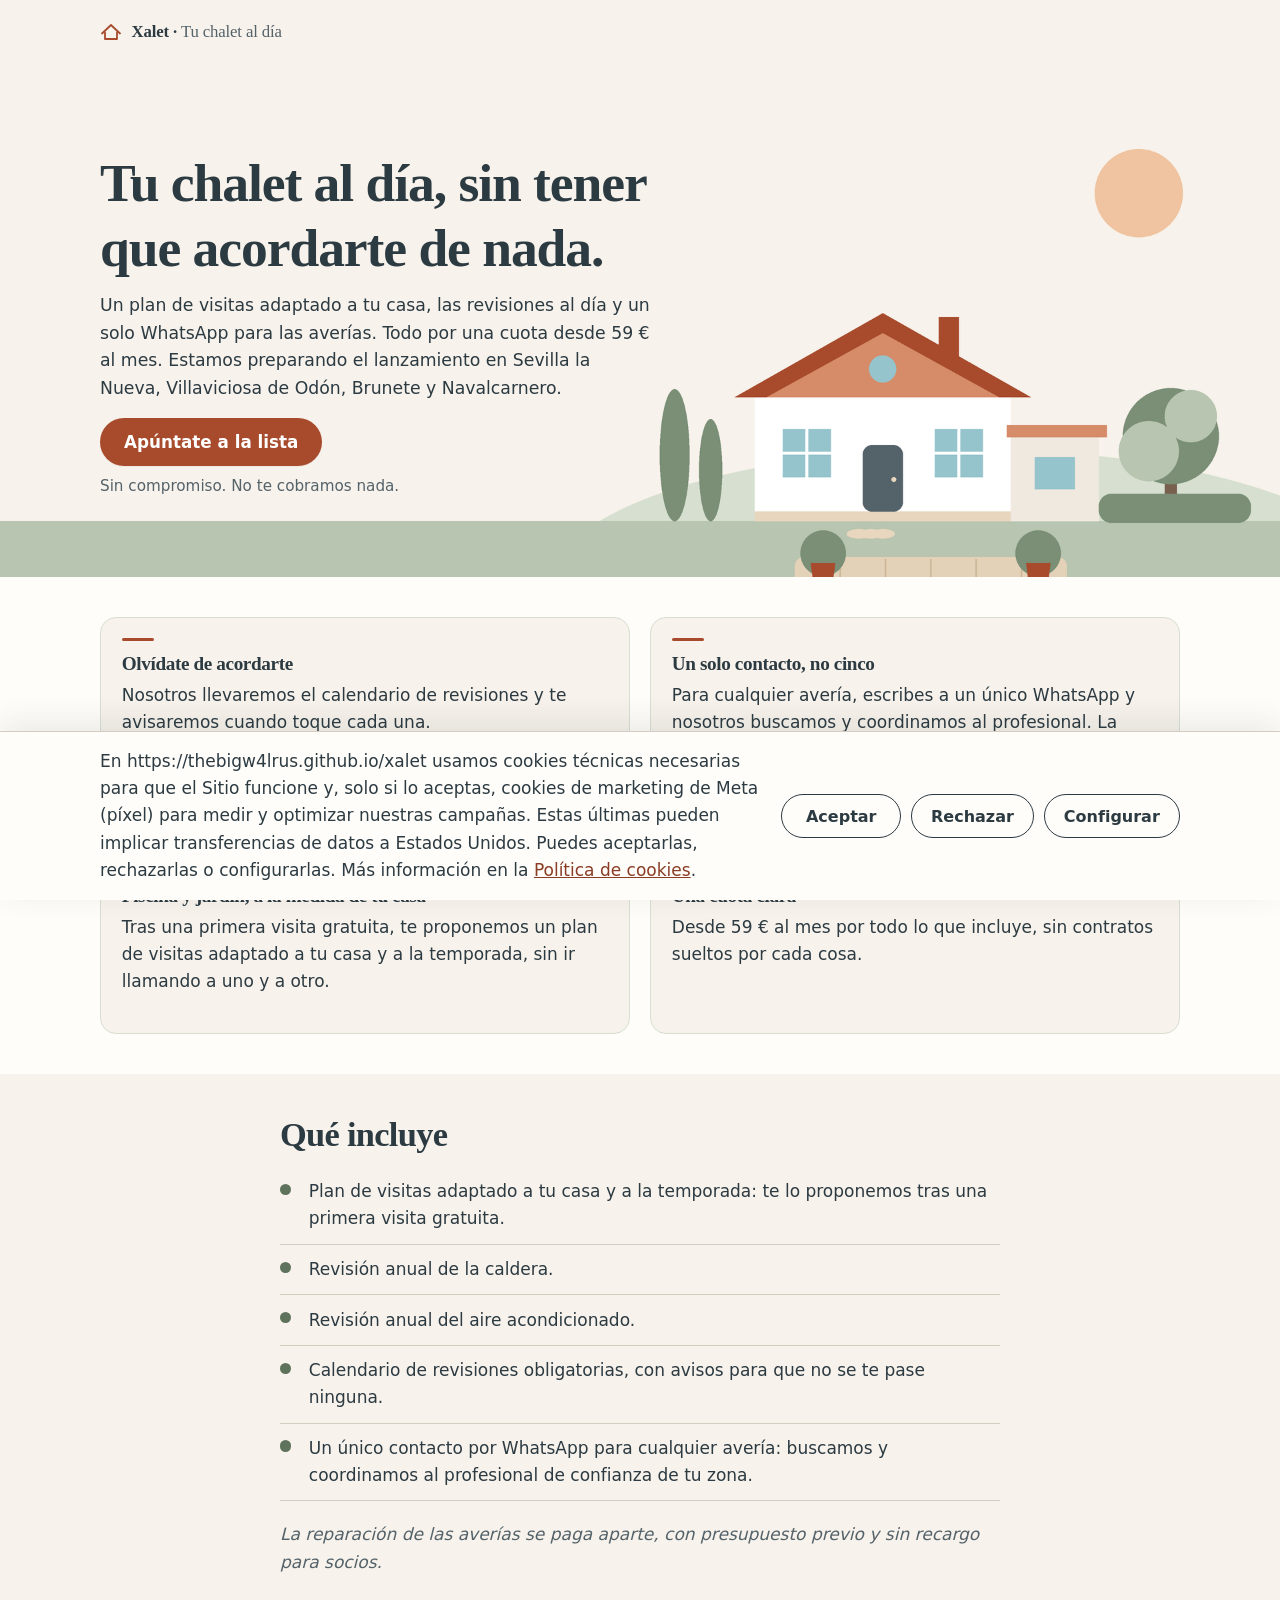
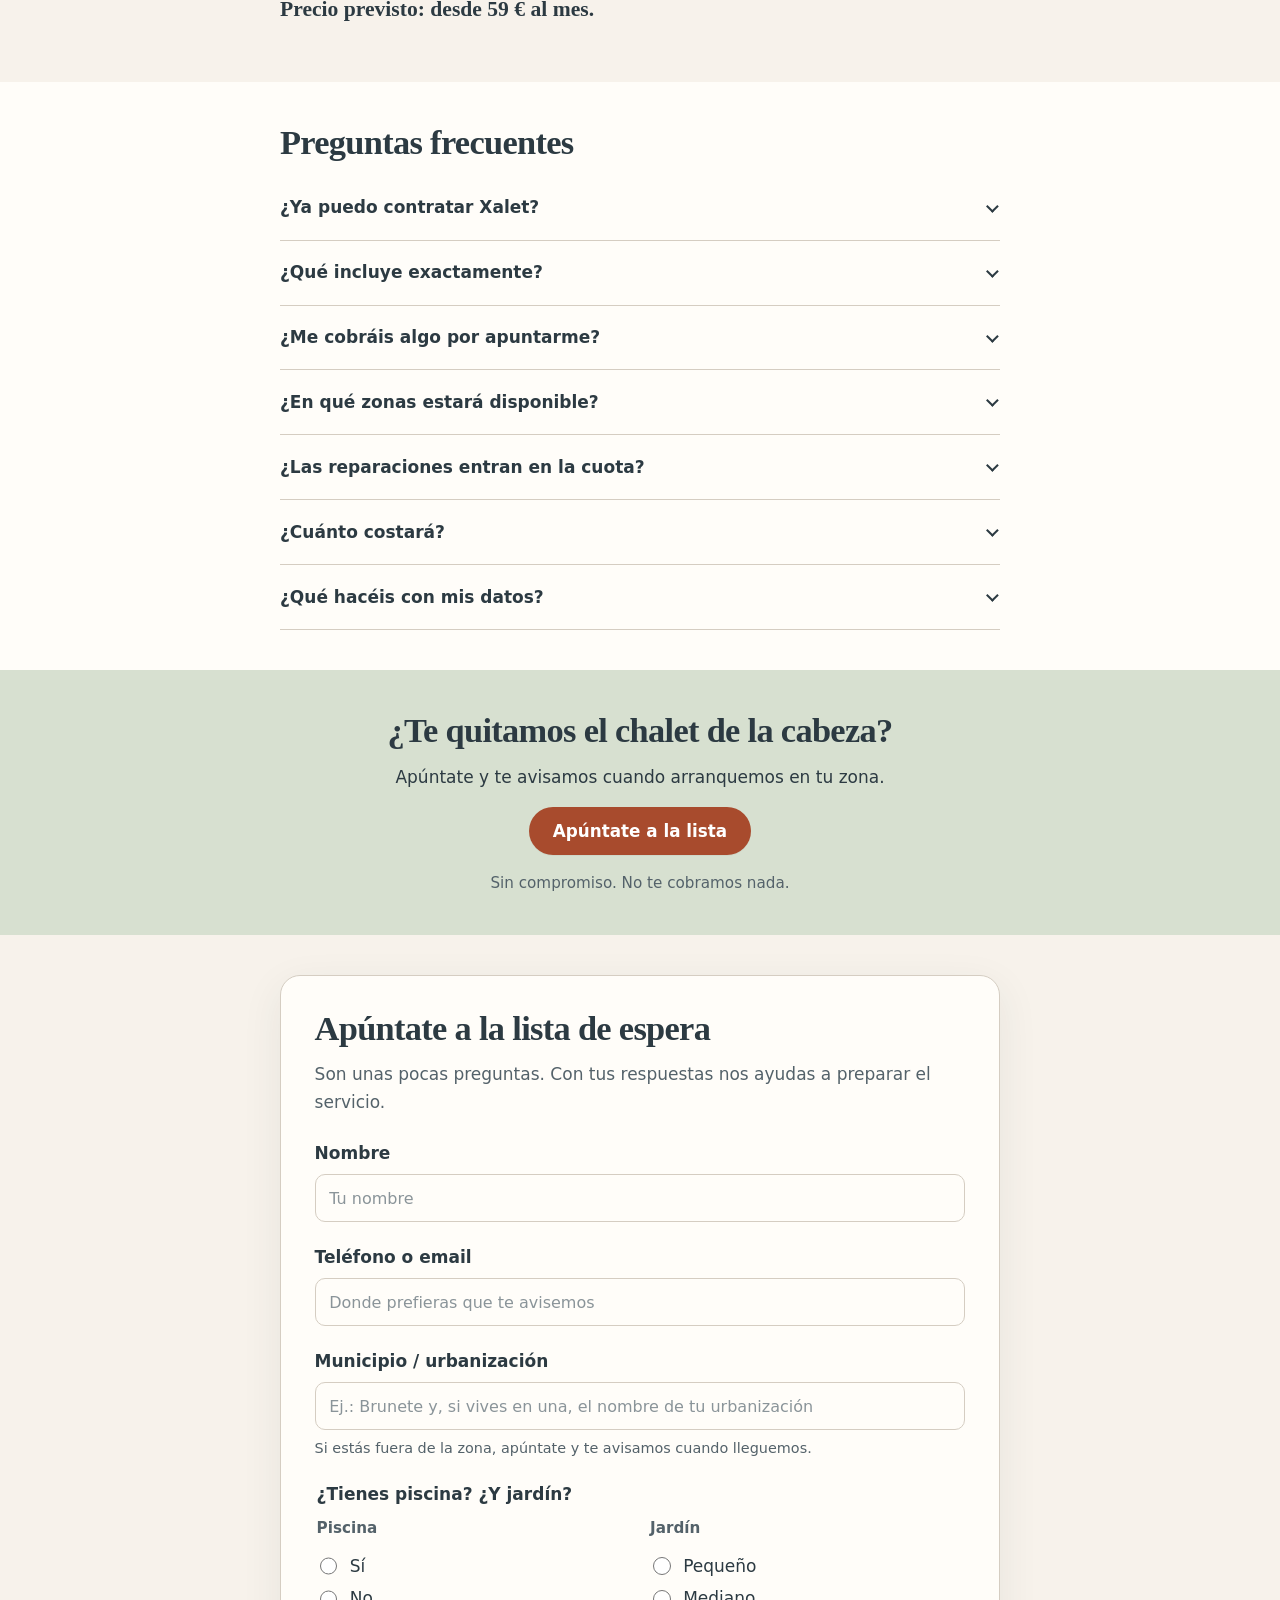
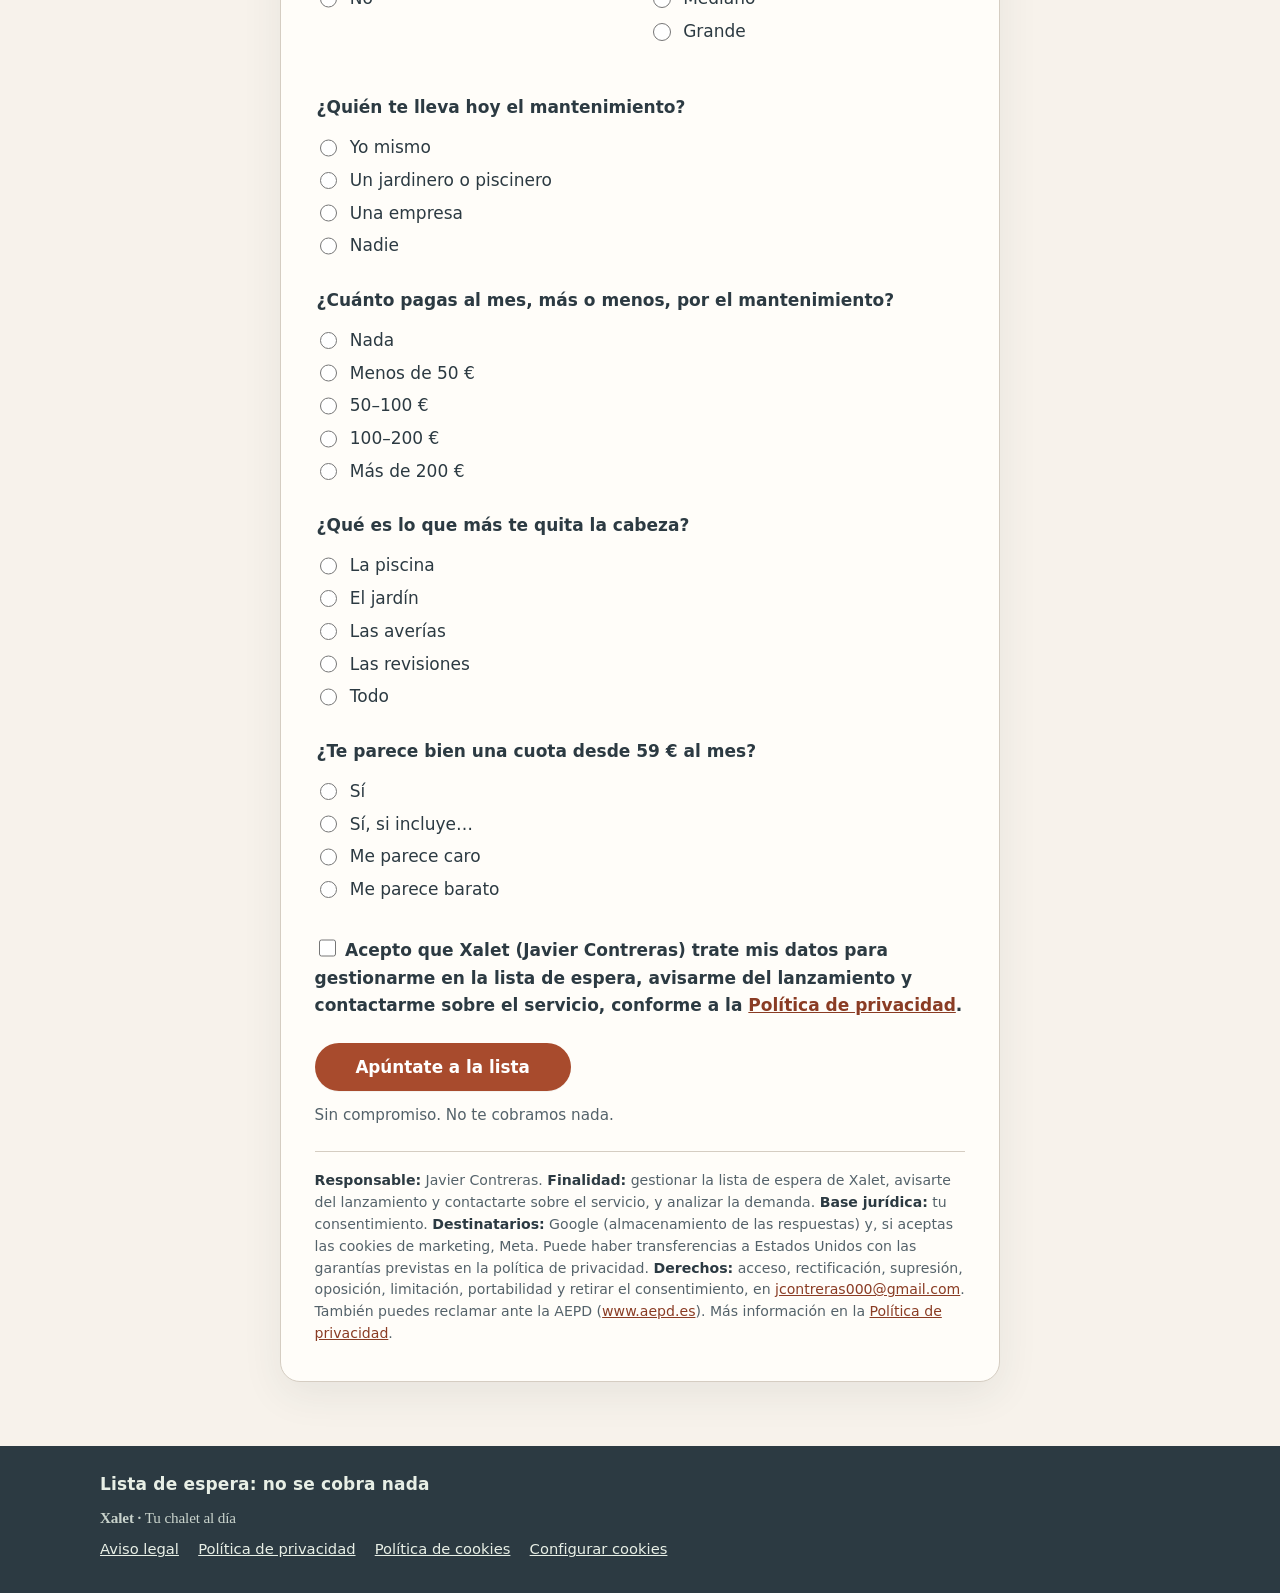
==== index.html @ ccf04c6b "Xalet landing v1" ====
<!DOCTYPE html>
<html lang="es">
<head>
  <meta charset="utf-8">
  <meta name="viewport" content="width=device-width, initial-scale=1">
  <meta name="description" content="Un plan de visitas adaptado a tu casa, las revisiones al día y un solo WhatsApp para las averías. Apúntate a la lista de espera de Xalet. Sin compromiso. No te cobramos nada.">
  <title>Xalet · Tu chalet al día</title>
  <link rel="icon" href="images/favicon.svg" type="image/svg+xml">
  <link rel="stylesheet" href="styles.css">
</head>
<body>
  <a class="skip-link" href="#formulario">Saltar al formulario</a>

  <header class="site-header">
    <div class="wrap header-inner">
      <a class="brand" href="index.html">
        <span class="brand-mark" aria-hidden="true">
          <svg width="22" height="22" viewBox="0 0 22 22" fill="none">
            <path d="M2 12.5 11 4l9 8.5" stroke="currentColor" stroke-width="1.8" stroke-linecap="round" stroke-linejoin="round"/>
            <path d="M5 11.5V18h12v-6.5" stroke="currentColor" stroke-width="1.8" stroke-linecap="round" stroke-linejoin="round"/>
          </svg>
        </span>
        <span class="brand-lockup"><span class="brand-name">Xalet</span><span class="brand-dot" aria-hidden="true"> · </span><span class="brand-tagline">Tu chalet al día</span></span>
      </a>
    </div>
  </header>

  <main>
    <section class="hero" aria-labelledby="titular">
      <div class="hero-media">
        <picture>
          <source type="image/webp" srcset="images/hero.webp">
          <img src="images/hero.jpg" width="1920" height="1080" alt="Ilustración de un chalet blanco con tejado de terracota, una terraza con dos macetas y jardín, al sol.">
        </picture>
      </div>
      <div class="wrap hero-grid">
        <div class="hero-copy">
          <h1 id="titular">Tu chalet al día, sin tener que acordarte de nada.</h1>
          <p class="lede">Un plan de visitas adaptado a tu casa, las revisiones al día y un solo WhatsApp para las averías. Todo por una cuota desde 59&nbsp;€ al mes. Estamos preparando el lanzamiento en Sevilla la Nueva, Villaviciosa de Odón, Brunete y Navalcarnero.</p>
          <p class="hero-cta">
            <a class="btn" href="#formulario">Apúntate a la lista</a>
          </p>
          <p class="micro">Sin compromiso. No te cobramos nada.</p>
        </div>
      </div>
    </section>

    <section class="section benefits" aria-labelledby="beneficios-title">
      <div class="wrap">
        <h2 id="beneficios-title" class="visually-hidden">Beneficios</h2>
        <ul class="benefit-grid">
          <li>
            <h3>Olvídate de acordarte</h3>
            <p>Nosotros llevaremos el calendario de revisiones y te avisaremos cuando toque cada una.</p>
          </li>
          <li>
            <h3>Un solo contacto, no cinco</h3>
            <p>Para cualquier avería, escribes a un único WhatsApp y nosotros buscamos y coordinamos al profesional. La reparación va aparte, con presupuesto previo y sin recargo para socios.</p>
          </li>
          <li>
            <h3>Piscina y jardín, a la medida de tu casa</h3>
            <p>Tras una primera visita gratuita, te proponemos un plan de visitas adaptado a tu casa y a la temporada, sin ir llamando a uno y a otro.</p>
          </li>
          <li>
            <h3>Una cuota clara</h3>
            <p>Desde 59&nbsp;€ al mes por todo lo que incluye, sin contratos sueltos por cada cosa.</p>
          </li>
        </ul>
      </div>
    </section>

    <section class="section includes" aria-labelledby="incluye-title">
      <div class="wrap narrow">
        <h2 id="incluye-title">Qué incluye</h2>
        <ul class="include-list">
          <li>Plan de visitas adaptado a tu casa y a la temporada: te lo proponemos tras una primera visita gratuita.</li>
          <li>Revisión anual de la caldera.</li>
          <li>Revisión anual del aire acondicionado.</li>
          <li>Calendario de revisiones obligatorias, con avisos para que no se te pase ninguna.</li>
          <li>Un único contacto por WhatsApp para cualquier avería: buscamos y coordinamos al profesional de confianza de tu zona.</li>
        </ul>
        <p class="note">La reparación de las averías se paga aparte, con presupuesto previo y sin recargo para socios.</p>
        <p class="price">Precio previsto: desde 59&nbsp;€ al mes.</p>
      </div>
    </section>

    <section class="section faq" aria-labelledby="faq-title">
      <div class="wrap narrow">
        <h2 id="faq-title">Preguntas frecuentes</h2>
        <div class="accordion">
          <details>
            <summary>¿Ya puedo contratar Xalet?</summary>
            <p>Todavía no. El servicio aún no está en marcha: ahora mismo estamos abriendo una lista de espera para el lanzamiento. Si te apuntas, serás de los primeros en enterarte.</p>
          </details>
          <details>
            <summary>¿Qué incluye exactamente?</summary>
            <p>Lo ajustamos a tu casa, sin permanencia. Tras una primera visita gratuita, te proponemos un plan de visitas adaptado a tu casa y a la temporada.</p>
          </details>
          <details>
            <summary>¿Me cobráis algo por apuntarme?</summary>
            <p>No. Apuntarte a la lista es gratis y no te compromete a nada. No te pedimos tarjeta ni datos de pago.</p>
          </details>
          <details>
            <summary>¿En qué zonas estará disponible?</summary>
            <p>Empezaremos en Sevilla la Nueva, Villaviciosa de Odón, Brunete y Navalcarnero. Si estás fuera de la zona, apúntate y te avisamos cuando lleguemos.</p>
          </details>
          <details>
            <summary>¿Las reparaciones entran en la cuota?</summary>
            <p>No. La cuota incluye buscar y coordinar al profesional cuando tengas una avería, pero la reparación se paga aparte, sin recargo para socios. Antes de cualquier reparación te pasamos presupuesto.</p>
          </details>
          <details>
            <summary>¿Cuánto costará?</summary>
            <p>Desde 59&nbsp;€ al mes. Es el precio que tenemos previsto para el lanzamiento. Justo por eso te preguntamos en el formulario qué te parece: tu respuesta nos ayuda a ajustarlo.</p>
          </details>
          <details>
            <summary>¿Qué hacéis con mis datos?</summary>
            <p>Solo los usaremos para avisarte del lanzamiento y, si nos das permiso, para llamarte o escribirte y preguntarte qué necesitas. No los usaremos para nada más y puedes pedirnos que los borremos cuando quieras. Tienes más información en nuestra <a href="privacidad.html">política de privacidad</a>.</p>
          </details>
        </div>
      </div>
    </section>

    <section class="section cta-final" aria-labelledby="cta-final-title">
      <div class="wrap narrow center">
        <h2 id="cta-final-title">¿Te quitamos el chalet de la cabeza?</h2>
        <p>Apúntate y te avisamos cuando arranquemos en tu zona.</p>
        <p><a class="btn" href="#formulario">Apúntate a la lista</a></p>
        <p class="micro">Sin compromiso. No te cobramos nada.</p>
      </div>
    </section>

    <section class="section form-section" id="formulario" aria-labelledby="form-title">
      <div class="wrap narrow">
        <div id="confirmacion" class="confirmation" hidden tabindex="-1">
          <h2>¡Ya estás en la lista!</h2>
          <p>Gracias por apuntarte. Te avisaremos en cuanto Xalet arranque. Recuerda que no te hemos cobrado nada y que no te compromete a nada.</p>
        </div>

        <form id="lista-espera" novalidate>
          <h2 id="form-title">Apúntate a la lista de espera</h2>
          <p class="lede-form">Son unas pocas preguntas. Con tus respuestas nos ayudas a preparar el servicio.</p>

          <div class="hp" aria-hidden="true">
            <label for="website">Sitio web</label>
            <input type="text" id="website" name="website" tabindex="-1" autocomplete="off">
          </div>

          <input type="hidden" name="utm_source" value="">
          <input type="hidden" name="utm_medium" value="">
          <input type="hidden" name="utm_campaign" value="">
          <input type="hidden" name="utm_content" value="">
          <input type="hidden" name="pagina" value="">

          <div class="field" data-field="nombre">
            <label for="nombre">Nombre</label>
            <input type="text" id="nombre" name="nombre" autocomplete="name" placeholder="Tu nombre" required>
            <p class="error" hidden></p>
          </div>

          <div class="field" data-field="contacto">
            <label for="contacto">Teléfono o email</label>
            <input type="text" id="contacto" name="contacto" autocomplete="on" inputmode="email" placeholder="Donde prefieras que te avisemos" required>
            <p class="error" hidden></p>
          </div>

          <div class="field" data-field="municipio">
            <label for="municipio">Municipio / urbanización</label>
            <input type="text" id="municipio" name="municipio" autocomplete="address-level2" placeholder="Ej.: Brunete y, si vives en una, el nombre de tu urbanización" required>
            <p class="hint" id="municipio-hint">Si estás fuera de la zona, apúntate y te avisamos cuando lleguemos.</p>
            <p class="error" hidden></p>
          </div>

          <fieldset class="field field-split" data-field="piscina-jardin">
            <legend>¿Tienes piscina? ¿Y jardín?</legend>
            <div class="split">
              <div class="field" data-field="piscina">
                <fieldset class="sub">
                  <legend>Piscina</legend>
                  <label class="choice"><input type="radio" name="piscina" value="Sí"> Sí</label>
                  <label class="choice"><input type="radio" name="piscina" value="No"> No</label>
                </fieldset>
                <p class="error" hidden></p>
              </div>
              <div class="field" data-field="jardin">
                <fieldset class="sub">
                  <legend>Jardín</legend>
                  <label class="choice"><input type="radio" name="jardin" value="Pequeño"> Pequeño</label>
                  <label class="choice"><input type="radio" name="jardin" value="Mediano"> Mediano</label>
                  <label class="choice"><input type="radio" name="jardin" value="Grande"> Grande</label>
                </fieldset>
                <p class="error" hidden></p>
              </div>
            </div>
          </fieldset>

          <div class="field" data-field="mantenimiento_actual">
            <fieldset>
              <legend>¿Quién te lleva hoy el mantenimiento?</legend>
              <label class="choice"><input type="radio" name="mantenimiento_actual" value="Yo mismo"> Yo mismo</label>
              <label class="choice"><input type="radio" name="mantenimiento_actual" value="Un jardinero o piscinero"> Un jardinero o piscinero</label>
              <label class="choice"><input type="radio" name="mantenimiento_actual" value="Una empresa"> Una empresa</label>
              <label class="choice"><input type="radio" name="mantenimiento_actual" value="Nadie"> Nadie</label>
            </fieldset>
            <p class="error" hidden></p>
          </div>

          <div class="field" data-field="pago_mensual_actual">
            <fieldset>
              <legend>¿Cuánto pagas al mes, más o menos, por el mantenimiento?</legend>
              <label class="choice"><input type="radio" name="pago_mensual_actual" value="Nada"> Nada</label>
              <label class="choice"><input type="radio" name="pago_mensual_actual" value="Menos de 50 €"> Menos de 50&nbsp;€</label>
              <label class="choice"><input type="radio" name="pago_mensual_actual" value="50–100 €"> 50–100&nbsp;€</label>
              <label class="choice"><input type="radio" name="pago_mensual_actual" value="100–200 €"> 100–200&nbsp;€</label>
              <label class="choice"><input type="radio" name="pago_mensual_actual" value="Más de 200 €"> Más de 200&nbsp;€</label>
            </fieldset>
            <p class="error" hidden></p>
          </div>

          <div class="field" data-field="preocupacion_principal">
            <fieldset>
              <legend>¿Qué es lo que más te quita la cabeza?</legend>
              <label class="choice"><input type="radio" name="preocupacion_principal" value="La piscina"> La piscina</label>
              <label class="choice"><input type="radio" name="preocupacion_principal" value="El jardín"> El jardín</label>
              <label class="choice"><input type="radio" name="preocupacion_principal" value="Las averías"> Las averías</label>
              <label class="choice"><input type="radio" name="preocupacion_principal" value="Las revisiones"> Las revisiones</label>
              <label class="choice"><input type="radio" name="preocupacion_principal" value="Todo"> Todo</label>
            </fieldset>
            <p class="error" hidden></p>
          </div>

          <div class="field" data-field="precio_59">
            <fieldset>
              <legend>¿Te parece bien una cuota desde 59&nbsp;€ al mes?</legend>
              <label class="choice"><input type="radio" name="precio_59" value="Sí"> Sí</label>
              <label class="choice"><input type="radio" name="precio_59" value="Sí, si incluye…"> Sí, si incluye…</label>
              <label class="choice"><input type="radio" name="precio_59" value="Me parece caro"> Me parece caro</label>
              <label class="choice"><input type="radio" name="precio_59" value="Me parece barato"> Me parece barato</label>
            </fieldset>
            <p class="error" hidden></p>
            <div class="field extra-field" id="precio-incluye-wrap" hidden data-field="precio_si_incluye">
              <label for="precio_si_incluye">Si incluye…</label>
              <input type="text" id="precio_si_incluye" name="precio_si_incluye" placeholder="¿Qué te gustaría que incluyera?" maxlength="300" autocomplete="off">
              <p class="error" hidden></p>
            </div>
          </div>

          <input type="hidden" name="consentimiento_fecha_hora" id="consentimiento_fecha_hora" value="">
          <input type="hidden" name="privacidad_url" id="privacidad_url" value="">

          <div class="field consent" data-field="consentimiento">
            <label class="choice consent-label">
              <input type="checkbox" id="consentimiento" name="consentimiento" value="sí" required>
              <span>Acepto que Xalet (Javier Contreras) trate mis datos para gestionarme en la lista de espera, avisarme del lanzamiento y contactarme sobre el servicio, conforme a la <a href="https://thebigw4lrus.github.io/xalet/privacidad">Política de privacidad</a>.</span>
            </label>
            <p class="error" hidden></p>
          </div>

          <div class="form-actions">
            <button type="submit" class="btn" id="submit-btn">Apúntate a la lista</button>
            <p class="micro">Sin compromiso. No te cobramos nada.</p>
          </div>

          <aside class="capa-informativa" aria-label="Información básica sobre protección de datos">
            <p><strong>Responsable:</strong> Javier Contreras. <strong>Finalidad:</strong> gestionar la lista de espera de Xalet, avisarte del lanzamiento y contactarte sobre el servicio, y analizar la demanda. <strong>Base jurídica:</strong> tu consentimiento. <strong>Destinatarios:</strong> Google (almacenamiento de las respuestas) y, si aceptas las cookies de marketing, Meta. Puede haber transferencias a Estados Unidos con las garantías previstas en la política de privacidad. <strong>Derechos:</strong> acceso, rectificación, supresión, oposición, limitación, portabilidad y retirar el consentimiento, en <a href="mailto:jcontreras000@gmail.com">jcontreras000@gmail.com</a>. También puedes reclamar ante la AEPD (<a href="http://www.aepd.es">www.aepd.es</a>). Más información en la <a href="https://thebigw4lrus.github.io/xalet/privacidad">Política de privacidad</a>.</p>
          </aside>
        </form>
      </div>
    </section>
  </main>

  <footer class="site-footer">
    <div class="wrap footer-inner">
      <p class="footer-note">Lista de espera: no se cobra nada</p>
      <p class="footer-brand"><span class="brand-name">Xalet</span><span aria-hidden="true"> · </span><span class="brand-tagline">Tu chalet al día</span></p>
      <nav class="footer-nav" aria-label="Legal">
        <a href="aviso-legal.html">Aviso legal</a>
        <a href="privacidad.html">Política de privacidad</a>
        <a href="cookies.html">Política de cookies</a>
        <a href="cookies.html#configurar">Configurar cookies</a>
      </nav>
    </div>
  </footer>

  <div id="cookie-banner" class="cookie-banner" hidden role="dialog" aria-labelledby="cookie-text" aria-live="polite">
    <div class="cookie-inner wrap">
      <p id="cookie-text">En https://thebigw4lrus.github.io/xalet usamos cookies técnicas necesarias para que el Sitio funcione y, solo si lo aceptas, cookies de marketing de Meta (píxel) para medir y optimizar nuestras campañas. Estas últimas pueden implicar transferencias de datos a Estados Unidos. Puedes aceptarlas, rechazarlas o configurarlas. Más información en la <a href="https://thebigw4lrus.github.io/xalet/cookies">Política de cookies</a>.</p>
      <div class="cookie-actions">
        <button type="button" class="btn-cookie" data-cookie="accepted">Aceptar</button>
        <button type="button" class="btn-cookie" data-cookie="rejected">Rechazar</button>
        <a class="btn-cookie" href="cookies.html#configurar">Configurar</a>
      </div>
    </div>
  </div>

  <script src="app.js" defer></script>
</body>
</html>
---- styles.css ----
/* Xalet — landing estática, mobile-first. Paleta alineada con las creatividades: off-white, sage, pizarra y terracota. Solo fuentes del sistema. */

:root {
  --off: #f7f2eb;
  --off-2: #efe8dc;
  --white: #fffdf9;
  --sage: #b8c5b0;
  --sage-d: #5f735c;
  --sage-l: #d7e0d0;
  --terra: #a84b2d;
  --terra-d: #8a3c24;
  --slate: #2c3a42;
  --slate-m: #54626a;
  --pool: #96c4cc;
  --sand: #e8d6be;
  --error: #9b2c2c;
  --line: #d5cdc2;
  --shadow: 0 12px 40px rgba(44, 58, 66, 0.08);
  --radius: 16px;
  --font-serif: ui-serif, Georgia, "Palatino Linotype", Palatino, "Times New Roman", serif;
  --font-sans: system-ui, -apple-system, "Segoe UI", Roboto, "Helvetica Neue", Arial, sans-serif;
  --space: clamp(1.25rem, 4vw, 2.5rem);
}

*, *::before, *::after { box-sizing: border-box; }
html { scroll-behavior: smooth; }
@media (prefers-reduced-motion: reduce) {
  html { scroll-behavior: auto; }
  *, *::before, *::after { animation: none !important; transition: none !important; }
}

body {
  margin: 0;
  font-family: var(--font-sans);
  font-size: 1.0625rem;
  line-height: 1.6;
  color: var(--slate);
  background: var(--off);
  -webkit-font-smoothing: antialiased;
}

img, svg { max-width: 100%; height: auto; display: block; }

h1, h2, h3 {
  font-family: var(--font-serif);
  font-weight: 600;
  letter-spacing: -0.02em;
  color: var(--slate);
  line-height: 1.2;
  margin: 0 0 0.75rem;
}

h1 { font-size: clamp(2rem, 6.5vw, 3.35rem); }
h2 { font-size: clamp(1.6rem, 4vw, 2.15rem); }
h3 { font-size: 1.2rem; margin-bottom: 0.4rem; }

p { margin: 0 0 1rem; }
a { color: var(--terra-d); }
a:hover { color: var(--terra); }

:focus-visible {
  outline: 3px solid var(--terra);
  outline-offset: 3px;
}

.wrap {
  width: min(1080px, calc(100% - 2rem));
  margin-inline: auto;
}
.wrap.narrow { width: min(720px, calc(100% - 2rem)); }

.visually-hidden {
  position: absolute;
  width: 1px; height: 1px;
  padding: 0; margin: -1px;
  overflow: hidden; clip: rect(0, 0, 0, 0);
  white-space: nowrap; border: 0;
}

.skip-link {
  position: absolute;
  left: 1rem;
  top: -4rem;
  z-index: 100;
  background: var(--slate);
  color: var(--white);
  padding: 0.6rem 1rem;
  border-radius: 8px;
  text-decoration: none;
}
.skip-link:focus { top: 1rem; color: var(--white); }

/* Header */
.site-header {
  position: sticky;
  top: 0;
  z-index: 20;
  background: rgba(247, 242, 235, 0.92);
  backdrop-filter: blur(10px);
  border-bottom: 1px solid transparent;
}
.site-header.is-scrolled { border-bottom-color: var(--line); }
.header-inner { display: flex; align-items: center; min-height: 4rem; }
.brand {
  display: inline-flex;
  align-items: center;
  gap: 0.6rem;
  text-decoration: none;
  color: var(--slate);
}
.brand:hover { color: var(--slate); }
.brand-mark { color: var(--terra); display: flex; }
.brand-lockup, .footer-brand {
  font-family: var(--font-serif);
  font-size: 1.05rem;
  font-weight: 600;
  letter-spacing: -0.01em;
}
.brand-tagline {
  font-weight: 500;
  color: var(--slate-m);
}

/* Hero: John's header (sin texto) as full-bleed art; copy sits on the open left. */
.hero {
  position: relative;
  overflow: hidden;
  padding: 0;
  min-height: 22rem;
}
.hero-media {
  position: relative;
  height: 14.5rem;
  background: var(--off);
}
.hero-media picture,
.hero-media img {
  display: block;
  width: 100%;
  height: 100%;
}
.hero-media img {
  object-fit: cover;
  object-position: 82% 70%;
}
.hero-grid {
  position: relative;
  z-index: 1;
  padding: 1.5rem 0 2rem;
}
.hero-copy { max-width: 38rem; }
.lede { font-size: 1.08rem; color: var(--slate); max-width: 38rem; }
.hero-cta { margin-bottom: 0.5rem; }
.micro { color: var(--slate-m); font-size: 0.95rem; margin: 0; }

@media (min-width: 900px) {
  .hero {
    min-height: 32rem;
    display: flex;
    align-items: center;
  }
  .hero-media {
    position: absolute;
    inset: 0;
    height: auto;
  }
  .hero-media img { object-position: right center; }
  .hero-grid {
    padding: 3.5rem 0 3rem;
    display: grid;
    grid-template-columns: minmax(0, 1.05fr) minmax(0, 0.95fr);
    gap: 2rem;
    pointer-events: none;
  }
  .hero-copy { pointer-events: auto; }
}

/* Buttons */
.btn {
  display: inline-flex;
  align-items: center;
  justify-content: center;
  min-height: 3rem;
  padding: 0.75rem 1.5rem;
  border: 0;
  border-radius: 999px;
  background: var(--terra);
  color: #fff;
  font: 600 1.05rem var(--font-sans);
  text-decoration: none;
  cursor: pointer;
  box-shadow: 0 1px 0 rgba(0,0,0,0.04);
}
.btn:hover { background: var(--terra-d); color: #fff; }
.btn:disabled { opacity: 0.7; cursor: wait; }

/* Sections */
.section { padding: var(--space) 0; }
.benefits { background: var(--white); }
.benefit-grid {
  list-style: none;
  margin: 0;
  padding: 0;
  display: grid;
  gap: 1.25rem;
}
.benefit-grid li {
  background: var(--off);
  border: 1px solid var(--sage-l);
  border-radius: var(--radius);
  padding: 1.25rem 1.3rem 1.35rem;
}
.benefit-grid h3::before {
  content: "";
  display: block;
  width: 2rem;
  height: 3px;
  background: var(--terra);
  border-radius: 2px;
  margin-bottom: 0.7rem;
}

.includes { background: var(--off); }
.include-list {
  margin: 0 0 1.25rem;
  padding: 0;
  list-style: none;
}
.include-list li {
  position: relative;
  padding: 0.7rem 0 0.7rem 1.8rem;
  border-bottom: 1px solid var(--line);
}
.include-list li::before {
  content: "";
  position: absolute;
  left: 0;
  top: 1.05rem;
  width: 0.7rem;
  height: 0.7rem;
  border-radius: 50%;
  background: var(--sage-d);
}
.note { font-style: italic; color: var(--slate-m); }
.price {
  font-family: var(--font-serif);
  font-size: 1.35rem;
  font-weight: 600;
  margin-top: 0.5rem;
}

/* FAQ */
.faq { background: var(--white); }
.accordion details {
  border-bottom: 1px solid var(--line);
  padding: 0.15rem 0;
}
.accordion summary {
  cursor: pointer;
  font-weight: 600;
  padding: 1rem 2rem 1rem 0;
  list-style: none;
  position: relative;
}
.accordion summary::-webkit-details-marker { display: none; }
.accordion summary::after {
  content: "";
  position: absolute;
  right: 0.2rem;
  top: 50%;
  width: 0.55rem;
  height: 0.55rem;
  border-right: 2px solid var(--slate);
  border-bottom: 2px solid var(--slate);
  transform: translateY(-70%) rotate(45deg);
}
.accordion details[open] summary::after { transform: translateY(-30%) rotate(225deg); }
.accordion details p { padding-bottom: 1rem; color: var(--slate-m); }

.cta-final {
  background: var(--sage-l);
  text-align: center;
}
.cta-final p { color: var(--slate); }
.center { text-align: center; }
.cta-final .micro { color: var(--slate-m); margin-top: 0.6rem; }

/* Form */
.form-section { background: var(--off); padding-bottom: 4rem; }
.form-section form,
.confirmation {
  background: var(--white);
  border: 1px solid var(--line);
  border-radius: calc(var(--radius) + 4px);
  padding: 1.5rem 1.25rem 2rem;
  box-shadow: var(--shadow);
}
.lede-form { color: var(--slate-m); margin-bottom: 1.5rem; }

.field { margin-bottom: 1.35rem; }
.field > label,
.field legend {
  display: block;
  font-weight: 650;
  margin-bottom: 0.45rem;
}
fieldset { border: 0; margin: 0; padding: 0; min-width: 0; }
fieldset.sub legend {
  font-weight: 600;
  font-size: 0.95rem;
  color: var(--slate-m);
}

input[type="text"] {
  width: 100%;
  min-height: 3rem;
  padding: 0.65rem 0.85rem;
  border: 1px solid var(--line);
  border-radius: 10px;
  background: var(--white);
  color: var(--slate);
  font: 1rem var(--font-sans);
}
input[type="text"]:focus { border-color: var(--terra); outline: none; box-shadow: 0 0 0 3px rgba(168, 75, 45, 0.2); }
input[type="text"]::placeholder { color: #8a9499; }

.hint { font-size: 0.9rem; color: var(--slate-m); margin: 0.4rem 0 0; }
.error {
  color: var(--error);
  font-size: 0.9rem;
  margin: 0.4rem 0 0;
}
.field.is-invalid input[type="text"] { border-color: var(--error); }
.field.is-invalid > label,
.field.is-invalid legend { color: var(--error); }

.choice {
  display: flex;
  align-items: flex-start;
  gap: 0.6rem;
  margin: 0.35rem 0;
  font-weight: 400;
  cursor: pointer;
}
.choice input { margin-top: 0.3rem; accent-color: var(--terra); width: 1.1rem; height: 1.1rem; flex: 0 0 auto; }

.split {
  display: grid;
  gap: 1rem;
}
.extra-field { margin: 0.85rem 0 0; padding: 0.9rem 1rem; background: var(--off); border-radius: 12px; }
.consent { margin-top: 1.6rem; }
.consent-label { align-items: flex-start; }
.form-actions { margin-top: 1.5rem; }
.form-actions .btn { width: 100%; }
.form-actions .micro { margin-top: 0.7rem; text-align: center; }

.confirmation { text-align: center; padding: 2.5rem 1.5rem; }
.confirmation:focus { outline: none; }
.confirmation h2 { color: var(--sage-d); }

/* Honeypot: hidden from people, present in the DOM for bots */
.hp {
  position: absolute;
  left: -10000px;
  top: auto;
  width: 1px;
  height: 1px;
  overflow: hidden;
}

/* Footer */
.site-footer {
  background: var(--slate);
  color: #e8efe6;
  padding: 1.6rem 0 6.5rem;
}
.footer-inner { display: grid; gap: 0.45rem; justify-items: start; }
.footer-note {
  margin: 0;
  font-weight: 650;
  letter-spacing: 0.01em;
}
.footer-brand { margin: 0; color: #c9d3cc; font-size: 0.95rem; }
.footer-brand .brand-tagline { color: #c9d3cc; }
.footer-nav { display: flex; flex-wrap: wrap; gap: 0.4rem 1.2rem; }
.footer-nav a { color: #e8efe6; font-size: 0.92rem; }
.footer-nav a:hover { color: #fff; }

/* Cookie banner */
.cookie-banner {
  position: fixed;
  right: 0; bottom: 0; left: 0;
  z-index: 40;
  background: var(--white);
  border-top: 1px solid var(--line);
  box-shadow: 0 -8px 30px rgba(44, 58, 66, 0.1);
  padding: 1rem 0 calc(1rem + env(safe-area-inset-bottom));
}
.cookie-inner { display: grid; gap: 0.9rem; }
.cookie-inner p { margin: 0; }
.cookie-actions {
  display: flex;
  flex-wrap: wrap;
  gap: 0.6rem;
  align-items: center;
}
.btn-cookie {
  display: inline-flex;
  align-items: center;
  justify-content: center;
  box-sizing: border-box;
  min-height: 2.75rem;
  padding: 0.55rem 1.2rem;
  border-radius: 999px;
  border: 1.5px solid var(--slate);
  background: var(--white);
  color: var(--slate);
  font: 600 1rem var(--font-sans);
  text-decoration: none;
  cursor: pointer;
  min-width: 7.5rem;
}
a.btn-cookie { color: var(--slate); }
.btn-cookie:hover { background: var(--off); color: var(--slate); }

/* Legal pages */
.legal { padding: 2.5rem 0 4rem; }
.legal .card {
  background: var(--white);
  border: 1px solid var(--line);
  border-radius: var(--radius);
  padding: 1.5rem 1.25rem;
}
.legal-date { color: var(--slate-m); font-size: 0.95rem; }
.legal h2 { font-size: 1.25rem; margin-top: 1.6rem; }
.legal ul, .legal ol { margin: 0 0 1rem; padding-left: 1.25rem; }
.legal li { margin: 0.35rem 0; }
.legal-back { margin-top: 2rem; }
.table-wrap { overflow-x: auto; margin: 0 0 1rem; }
.legal table {
  width: 100%;
  border-collapse: collapse;
  font-size: 0.92rem;
}
.legal th, .legal td {
  text-align: left;
  vertical-align: top;
  padding: 0.6rem 0.7rem;
  border-bottom: 1px solid var(--line);
}
.legal thead th { background: var(--off); font-weight: 650; }
.cookie-manage {
  margin-top: 2rem;
  padding-top: 1.25rem;
  border-top: 1px solid var(--line);
}
.cookie-manage .cookie-actions { margin-top: 0.75rem; }

/* Capa informativa básica under the form */
.capa-informativa {
  margin-top: 1.5rem;
  padding-top: 1.15rem;
  border-top: 1px solid var(--line);
  color: var(--slate-m);
  font-size: 0.88rem;
  line-height: 1.55;
}
.capa-informativa p { margin: 0; }
.capa-informativa strong { color: var(--slate); }

@media (min-width: 640px) {
  .benefit-grid { grid-template-columns: 1fr 1fr; }
  .split { grid-template-columns: 1fr 1fr; }
  .form-section form, .confirmation, .legal .card { padding: 2rem 2.1rem 2.25rem; }
  .form-actions .btn { width: auto; min-width: 16rem; }
  .form-actions .micro { text-align: left; }
  .cookie-inner {
    grid-template-columns: 1fr auto;
    align-items: center;
    gap: 1.25rem;
  }
  .site-footer { padding-bottom: 2rem; }
}
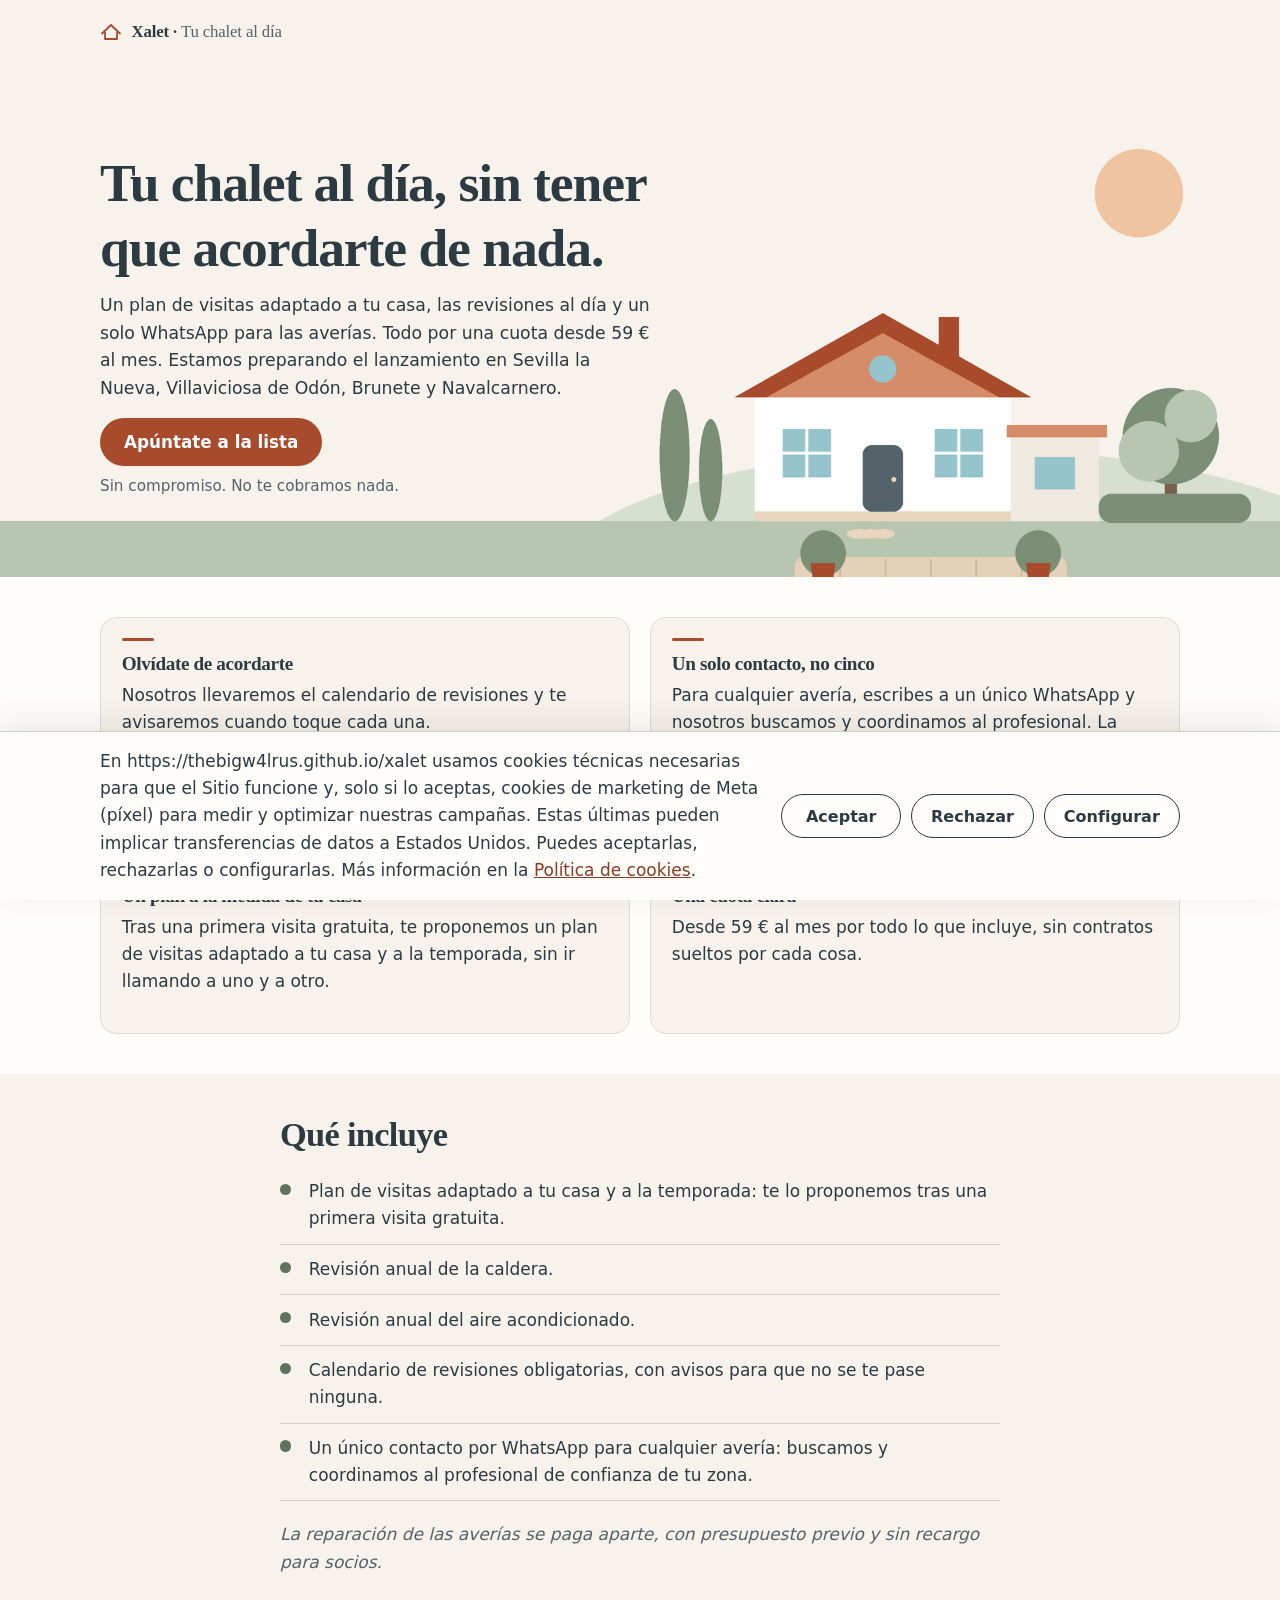
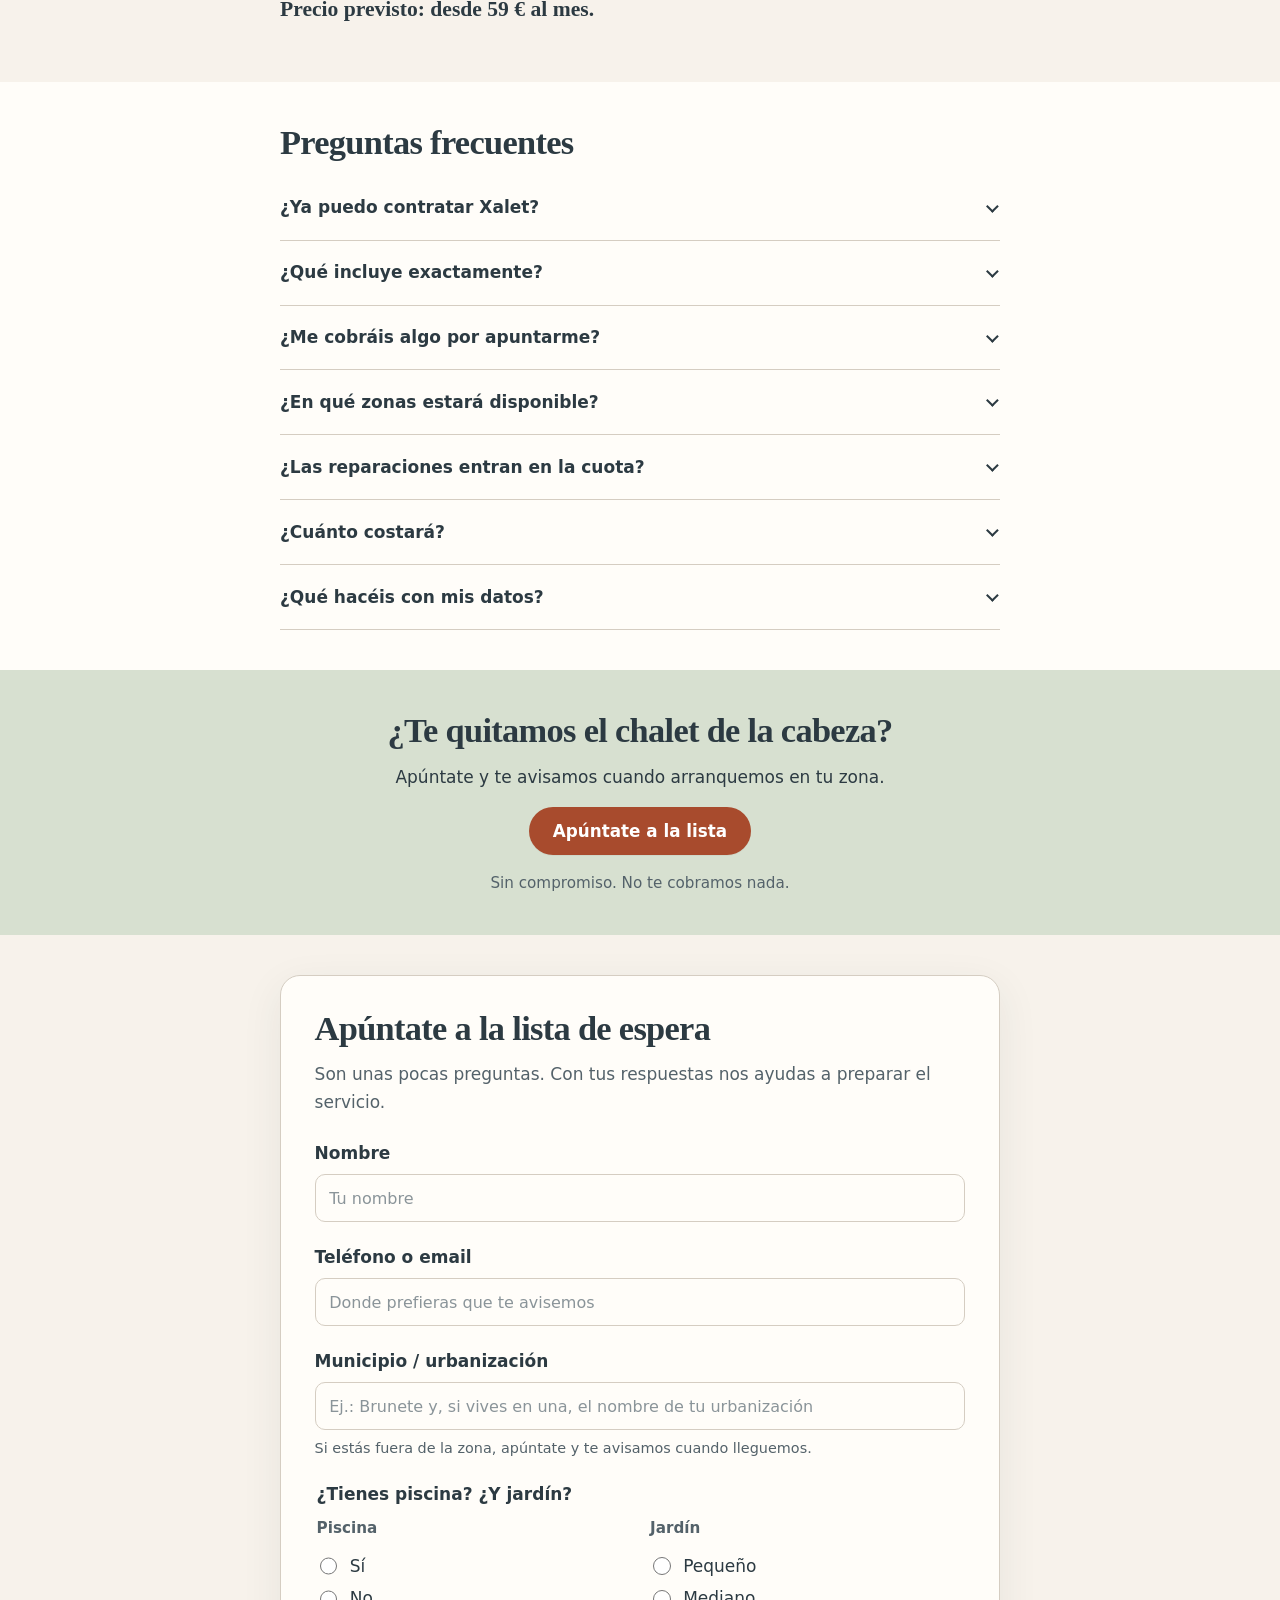
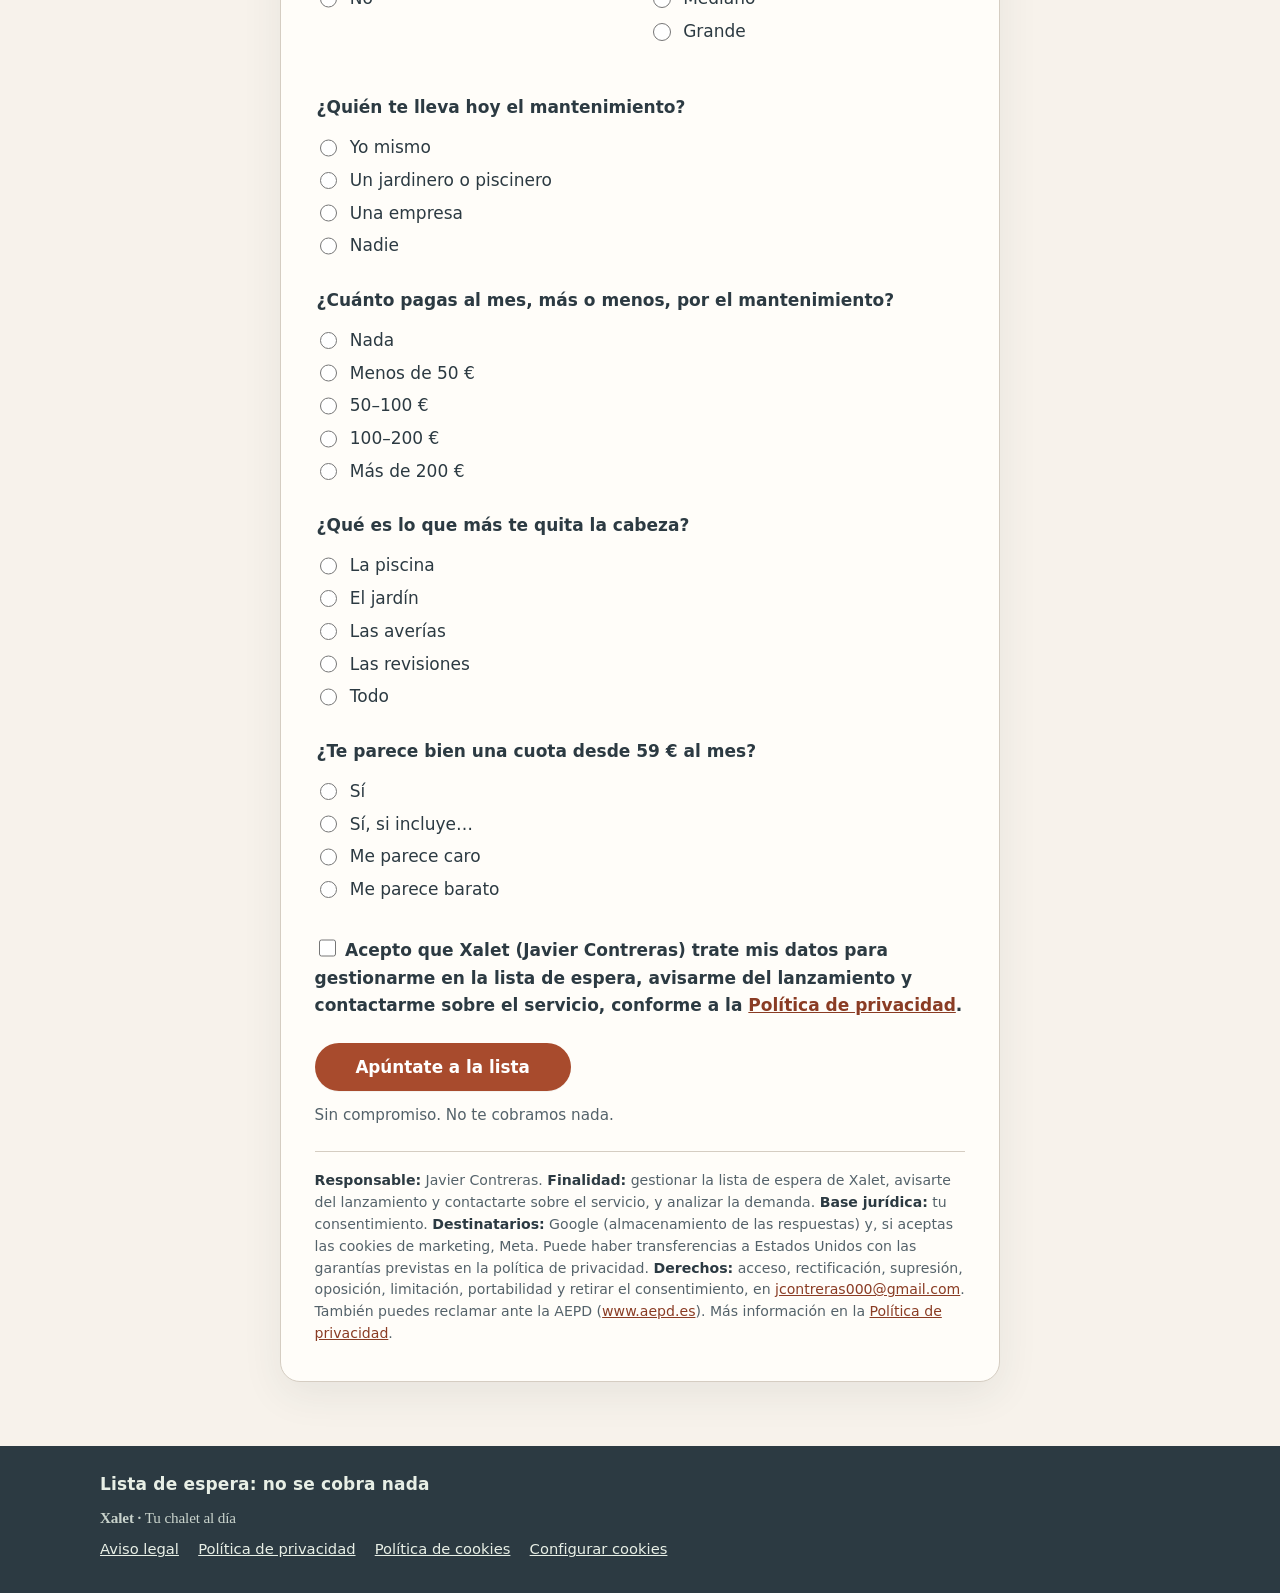
==== commit df3eb93b: "Título beneficio 3" ====
--- a/index.html
+++ b/index.html
@@ -58,7 +58,7 @@
             <p>Para cualquier avería, escribes a un único WhatsApp y nosotros buscamos y coordinamos al profesional. La reparación va aparte, con presupuesto previo y sin recargo para socios.</p>
           </li>
           <li>
-            <h3>Piscina y jardín, a la medida de tu casa</h3>
+            <h3>Un plan a la medida de tu casa</h3>
             <p>Tras una primera visita gratuita, te proponemos un plan de visitas adaptado a tu casa y a la temporada, sin ir llamando a uno y a otro.</p>
           </li>
           <li>
